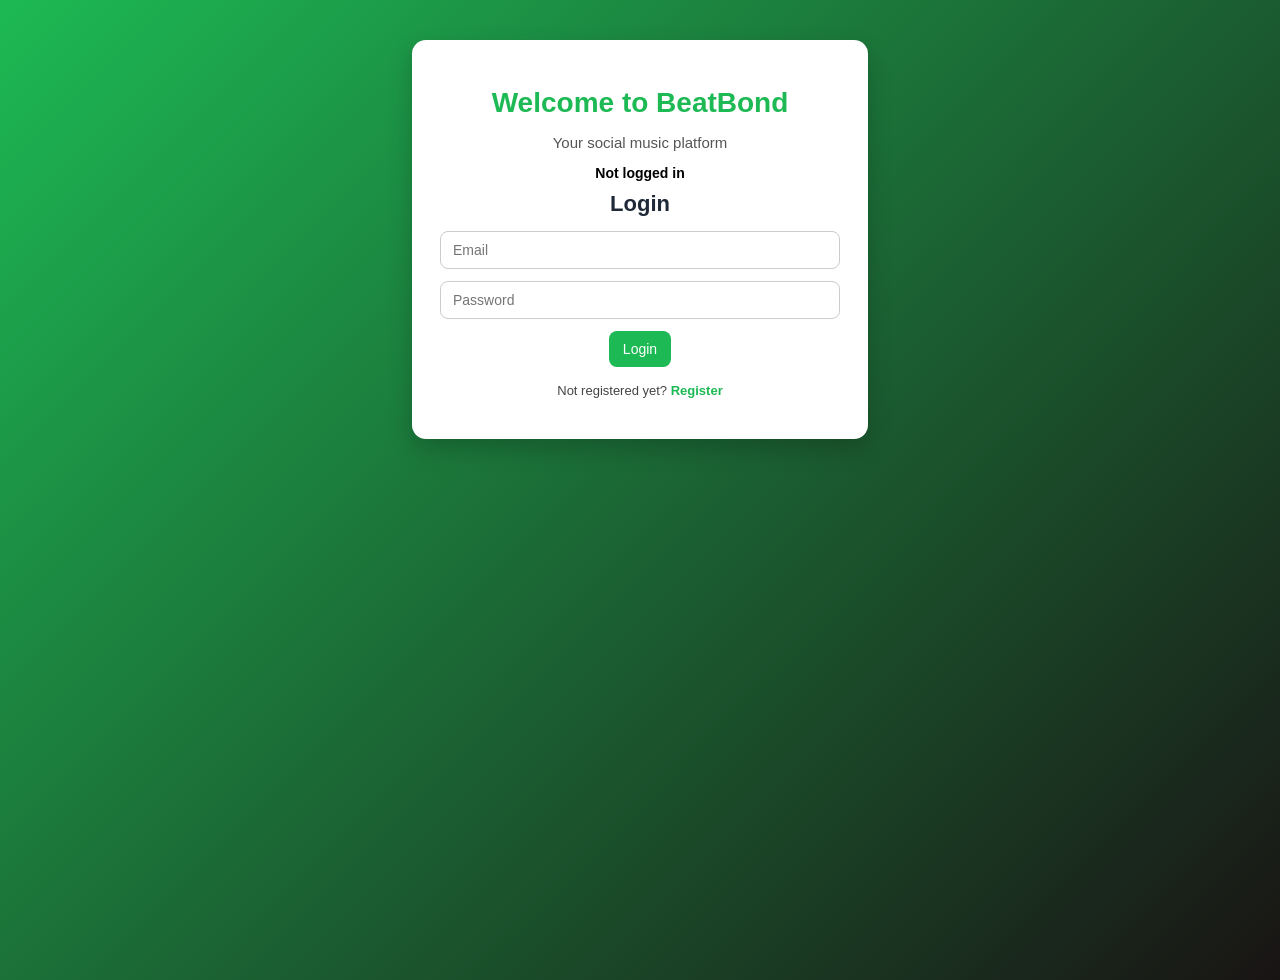
==== client/app.html @ 520ce1fa "remove node_modules and add gitignore" ====
<!doctype html>
<html lang="en">
  <head>
    <meta charset="UTF-8" />
    <meta name="viewport" content="width=device-width, initial-scale=1.0" />
    <title>BeatBond - App</title>
    <link rel="stylesheet" href="styles.css" />
  </head>
  <body class="app-page">
    <div class="app-shell">
      <header class="topbar">
        <div>
          <h1 class="logo">BeatBond</h1>
          <p class="topbar-subtitle">Your social music platform</p>
        </div>

        <div class="topbar-right">
          <p id="status" class="status-text">Checking login...</p>
          <button class="logout-btn" onclick="logout()">Logout</button>
        </div>
      </header>

      <main class="dashboard-grid">
        <section class="card">
          <h2>Create Playlist</h2>

          <input type="text" id="playlistTitle" placeholder="Playlist title" />
          <input
            type="text"
            id="playlistDescription"
            placeholder="Playlist description"
          />

          <label class="checkbox-row">
            <input type="checkbox" id="playlistIsPublic" checked />
            <span>Public playlist</span>
          </label>

          <button onclick="createPlaylist()">Create Playlist</button>
        </section>

        <section class="card">
          <div class="section-header">
            <h2>My Social Data</h2>
            <button onclick="loadSocialData()">Load My Social Data</button>
          </div>

          <div class="two-columns">
            <div>
              <h3>Following</h3>
              <ul id="followingList" class="data-list"></ul>
            </div>

            <div>
              <h3>Followers</h3>
              <ul id="followersList" class="data-list"></ul>
            </div>
          </div>
        </section>

        <section class="card">
          <div class="section-header">
            <h2>My Playlists</h2>
            <button onclick="getMyPlaylists()">Load My Playlists</button>
          </div>

          <ul id="playlistList" class="playlist-list"></ul>
        </section>

        <section class="card">
          <div class="section-header">
            <h2>Discover Public Playlists</h2>
            <button onclick="loadDiscover()">Load Discover</button>
          </div>

          <ul id="discoverList" class="playlist-list"></ul>
        </section>
      </main>
    </div>

    <script>
      let currentUserId = null;

      const token = localStorage.getItem("token");

      if (!token) {
        window.location.href = "index.html";
      }

      const updateStatus = () => {
        const token = localStorage.getItem("token");

        if (token) {
          document.getElementById("status").innerText = "You are logged in";
        } else {
          document.getElementById("status").innerText = "Not logged in";
        }
      };

      updateStatus();

      const logout = () => {
        localStorage.removeItem("token");
        currentUserId = null;
        window.location.href = "index.html";
      };

      const createPlaylist = async () => {
        const token = localStorage.getItem("token");

        if (!token) {
          alert("Please login first");
          return;
        }

        const title = document.getElementById("playlistTitle").value;
        const description = document.getElementById(
          "playlistDescription",
        ).value;
        const isPublic = document.getElementById("playlistIsPublic").checked;

        const res = await fetch("http://localhost:5000/api/playlists", {
          method: "POST",
          headers: {
            "Content-Type": "application/json",
            Authorization: token,
          },
          body: JSON.stringify({
            title,
            description,
            isPublic,
          }),
        });

        await res.json();
        getMyPlaylists();
      };

      const getMyPlaylists = async () => {
        const token = localStorage.getItem("token");

        const res = await fetch("http://localhost:5000/api/playlists/my", {
          method: "GET",
          headers: {
            Authorization: token,
          },
        });

        const data = await res.json();

        const list = document.getElementById("playlistList");
        list.innerHTML = "";

        data.playlists.forEach((playlist) => {
          const li = document.createElement("li");
          li.className = "playlist-card-item";

          const title = document.createElement("strong");
          title.className = "playlist-title";
          title.innerText = `${playlist.title} ${
            playlist.isPublic ? "(Public)" : "(Private)"
          }`;
          li.appendChild(title);

          if (playlist.description) {
            const desc = document.createElement("div");
            desc.className = "playlist-description";
            desc.innerText = playlist.description;
            li.appendChild(desc);
          }

          const actions = document.createElement("div");
          actions.className = "action-row";

          const addSongBtn = document.createElement("button");
          addSongBtn.innerText = "Add Song";

          addSongBtn.onclick = () => {
            const song = prompt("Enter song name:");

            if (!song) return;

            addSongToPlaylist(playlist._id, song);
          };

          actions.appendChild(addSongBtn);

          const deletePlaylistBtn = document.createElement("button");
          deletePlaylistBtn.innerText = "Delete Playlist";

          deletePlaylistBtn.onclick = () => {
            deletePlaylist(playlist._id);
          };

          actions.appendChild(deletePlaylistBtn);
          li.appendChild(actions);

          const songsTitle = document.createElement("div");
          songsTitle.className = "songs-title";
          songsTitle.innerText = "Songs";
          li.appendChild(songsTitle);

          if (playlist.songs.length === 0) {
            const noSongs = document.createElement("div");
            noSongs.className = "empty-text";
            noSongs.innerText = "No songs yet";
            li.appendChild(noSongs);
          } else {
            playlist.songs.forEach((song) => {
              const songItem = document.createElement("div");
              songItem.className = "song-row";

              const songName = document.createElement("span");
              songName.innerText = song;
              songItem.appendChild(songName);

              const deleteSongBtn = document.createElement("button");
              deleteSongBtn.innerText = "Delete Song";

              deleteSongBtn.onclick = () => {
                removeSongFromPlaylist(playlist._id, song);
              };

              songItem.appendChild(deleteSongBtn);
              li.appendChild(songItem);
            });
          }

          list.appendChild(li);
        });
      };

      const addSongToPlaylist = async (playlistId, song) => {
        const token = localStorage.getItem("token");

        const res = await fetch(
          `http://localhost:5000/api/playlists/${playlistId}/songs`,
          {
            method: "POST",
            headers: {
              "Content-Type": "application/json",
              Authorization: token,
            },
            body: JSON.stringify({
              song,
            }),
          },
        );

        await res.json();
        getMyPlaylists();
      };

      const removeSongFromPlaylist = async (playlistId, song) => {
        const token = localStorage.getItem("token");

        const res = await fetch(
          `http://localhost:5000/api/playlists/${playlistId}/songs`,
          {
            method: "DELETE",
            headers: {
              "Content-Type": "application/json",
              Authorization: token,
            },
            body: JSON.stringify({
              song,
            }),
          },
        );

        await res.json();
        getMyPlaylists();
      };

      const deletePlaylist = async (playlistId) => {
        const token = localStorage.getItem("token");

        const res = await fetch(
          `http://localhost:5000/api/playlists/${playlistId}`,
          {
            method: "DELETE",
            headers: {
              Authorization: token,
            },
          },
        );

        await res.json();
        getMyPlaylists();
      };

      const loadSocialData = async () => {
        const token = localStorage.getItem("token");

        const res = await fetch("http://localhost:5000/api/auth/me/social", {
          method: "GET",
          headers: {
            Authorization: token,
          },
        });

        const data = await res.json();

        currentUserId = data.userId;

        const followingList = document.getElementById("followingList");
        const followersList = document.getElementById("followersList");

        followingList.innerHTML = "";
        followersList.innerHTML = "";

        data.following.forEach((user) => {
          const li = document.createElement("li");
          li.innerText = `${user.username} (${user.email})`;
          followingList.appendChild(li);
        });

        data.followers.forEach((user) => {
          const li = document.createElement("li");
          li.innerText = `${user.username} (${user.email})`;
          followersList.appendChild(li);
        });
      };

      const followUser = async (userId) => {
        const token = localStorage.getItem("token");

        const res = await fetch(
          `http://localhost:5000/api/auth/follow/${userId}`,
          {
            method: "POST",
            headers: {
              Authorization: token,
            },
          },
        );

        await res.json();
        loadSocialData();
        loadDiscover();
      };

      const loadDiscover = async () => {
        const res = await fetch("http://localhost:5000/api/playlists/discover");
        const data = await res.json();

        const list = document.getElementById("discoverList");
        list.innerHTML = "";

        data.playlists.forEach((playlist) => {
          const li = document.createElement("li");
          li.className = "playlist-card-item";

          const title = document.createElement("strong");
          title.className = "playlist-title";
          title.innerText = playlist.title;
          li.appendChild(title);

          const owner = document.createElement("div");
          owner.className = "playlist-owner";
          owner.innerText = `By: ${playlist.user.username}`;
          li.appendChild(owner);

          if (playlist.description) {
            const desc = document.createElement("div");
            desc.className = "playlist-description";
            desc.innerText = playlist.description;
            li.appendChild(desc);
          }

          const songsTitle = document.createElement("div");
          songsTitle.className = "songs-title";
          songsTitle.innerText = "Songs";
          li.appendChild(songsTitle);

          if (playlist.songs.length === 0) {
            const noSongs = document.createElement("div");
            noSongs.className = "empty-text";
            noSongs.innerText = "No songs yet";
            li.appendChild(noSongs);
          } else {
            playlist.songs.forEach((song) => {
              const songItem = document.createElement("div");
              songItem.className = "song-row";
              songItem.innerText = song;
              li.appendChild(songItem);
            });
          }

          if (currentUserId && playlist.user._id !== currentUserId) {
            const followBtn = document.createElement("button");
            followBtn.innerText = `Follow ${playlist.user.username}`;
            followBtn.onclick = () => {
              followUser(playlist.user._id);
            };
            followBtn.className = "follow-btn";
            li.appendChild(followBtn);
          }

          list.appendChild(li);
        });
      };
    </script>
  </body>
</html>
---- client/styles.css ----
body {
  font-family: Arial, sans-serif;
  background: linear-gradient(135deg, #1db954, #191414);
  margin: 0;
  min-height: 100vh;
  display: flex;
  justify-content: center;
  align-items: flex-start;
  padding: 40px 20px;
  overflow-y: auto;
}

.container {
  background: white;
  padding: 28px;
  border-radius: 14px;
  width: 100%;
  max-width: 400px;
  box-shadow: 0 10px 25px rgba(0, 0, 0, 0.2);
  text-align: center;
}

h1 {
  color: #1db954;
  margin-bottom: 8px;
  font-size: 28px;
}

.subtitle {
  color: #555;
  margin-bottom: 14px;
  font-size: 15px;
}

h2 {
  margin-top: 0;
  margin-bottom: 14px;
  color: #1f2937;
  font-size: 22px;
}

h3 {
  margin-top: 0;
  margin-bottom: 10px;
  color: #1f2937;
  font-size: 16px;
}

input {
  padding: 10px 12px;
  width: 100%;
  border-radius: 8px;
  border: 1px solid #ccc;
  margin-bottom: 12px;
  font-size: 14px;
  box-sizing: border-box;
}

button {
  padding: 10px 14px;
  border: none;
  background: #1db954;
  color: white;
  border-radius: 8px;
  cursor: pointer;
  font-size: 14px;
  font-weight: 500;
}

button:hover {
  background: #169943;
}

#status {
  font-weight: bold;
  margin-bottom: 10px;
  font-size: 14px;
}

.switch-text {
  margin-top: 16px;
  color: #444;
  font-size: 13px;
}

.switch-link {
  color: #1db954;
  font-weight: bold;
  cursor: pointer;
}

.switch-link:hover {
  text-decoration: underline;
}

.hidden {
  display: none;
}

.app-page {
  display: block;
  padding: 0;
  background: linear-gradient(135deg, #1db954, #191414);
}

.app-shell {
  width: 100%;
  max-width: 1180px;
  margin: 0 auto;
  padding: 24px 18px 32px;
  box-sizing: border-box;
}

.topbar {
  background: rgba(255, 255, 255, 0.96);
  border-radius: 16px;
  padding: 18px 22px;
  display: flex;
  justify-content: space-between;
  align-items: center;
  gap: 16px;
  margin-bottom: 18px;
  box-shadow: 0 8px 22px rgba(0, 0, 0, 0.14);
}

.logo {
  margin: 0;
  color: #1db954;
  font-size: 28px;
}

.topbar-subtitle {
  margin: 4px 0 0;
  color: #4b5563;
  font-size: 14px;
}

.topbar-right {
  display: flex;
  align-items: center;
  gap: 10px;
  flex-wrap: wrap;
}

.status-text {
  margin: 0;
  color: #111827;
  font-size: 14px;
}

.logout-btn {
  width: auto;
  min-width: 90px;
}

.dashboard-grid {
  display: grid;
  grid-template-columns: repeat(2, minmax(0, 1fr));
  gap: 18px;
}

.card {
  background: rgba(255, 255, 255, 0.97);
  border-radius: 16px;
  padding: 18px;
  box-shadow: 0 8px 22px rgba(0, 0, 0, 0.12);
}

.section-header {
  display: flex;
  justify-content: space-between;
  align-items: center;
  gap: 10px;
  margin-bottom: 14px;
  flex-wrap: wrap;
}

.checkbox-row {
  display: flex;
  align-items: center;
  gap: 8px;
  margin-bottom: 14px;
  color: #111827;
  font-size: 14px;
}

.checkbox-row input {
  width: auto;
  margin: 0;
}

.two-columns {
  display: grid;
  grid-template-columns: 1fr 1fr;
  gap: 14px;
}

.data-list,
.playlist-list {
  list-style: none;
  padding: 0;
  margin: 0;
}

.data-list li,
.playlist-list li {
  background: #f9fafb;
  border: 1px solid #e5e7eb;
  border-radius: 10px;
  padding: 10px 12px;
  margin-bottom: 10px;
  color: #111827;
  font-size: 13px;
  line-height: 1.4;
}

.playlist-card-item {
  padding: 12px;
}

.playlist-title {
  display: block;
  font-size: 15px;
  color: #111827;
  margin-bottom: 6px;
}

.playlist-owner {
  color: #374151;
  margin-bottom: 6px;
  font-size: 13px;
}

.playlist-description {
  color: #4b5563;
  margin-bottom: 10px;
  font-size: 13px;
  line-height: 1.4;
}

.action-row {
  display: flex;
  gap: 8px;
  flex-wrap: wrap;
  margin-bottom: 10px;
}

.action-row button,
.follow-btn {
  width: auto;
  font-size: 13px;
  padding: 8px 12px;
}

.songs-title {
  font-weight: bold;
  color: #111827;
  margin-bottom: 8px;
  font-size: 13px;
}

.song-row {
  display: flex;
  justify-content: space-between;
  align-items: center;
  gap: 10px;
  background: #ffffff;
  border: 1px solid #e5e7eb;
  border-radius: 8px;
  padding: 8px 10px;
  margin-bottom: 8px;
  color: #111827;
  font-size: 13px;
  line-height: 1.3;
}

.song-row button {
  width: auto;
  flex-shrink: 0;
  font-size: 12px;
  padding: 7px 10px;
}

.empty-text {
  color: #6b7280;
  font-size: 13px;
}

@media (max-width: 900px) {
  .dashboard-grid {
    grid-template-columns: 1fr;
  }

  .two-columns {
    grid-template-columns: 1fr;
  }

  .topbar {
    flex-direction: column;
    align-items: flex-start;
  }

  .topbar-right {
    width: 100%;
    justify-content: space-between;
  }
}

@media (max-width: 520px) {
  .app-shell {
    padding: 16px 12px 24px;
  }

  .topbar,
  .card {
    padding: 14px;
  }

  .logo {
    font-size: 24px;
  }

  h2 {
    font-size: 20px;
  }

  .section-header {
    flex-direction: column;
    align-items: stretch;
  }

  .section-header button,
  .logout-btn,
  .follow-btn,
  .action-row button,
  .song-row button {
    width: 100%;
  }

  .song-row {
    flex-direction: column;
    align-items: stretch;
  }
}
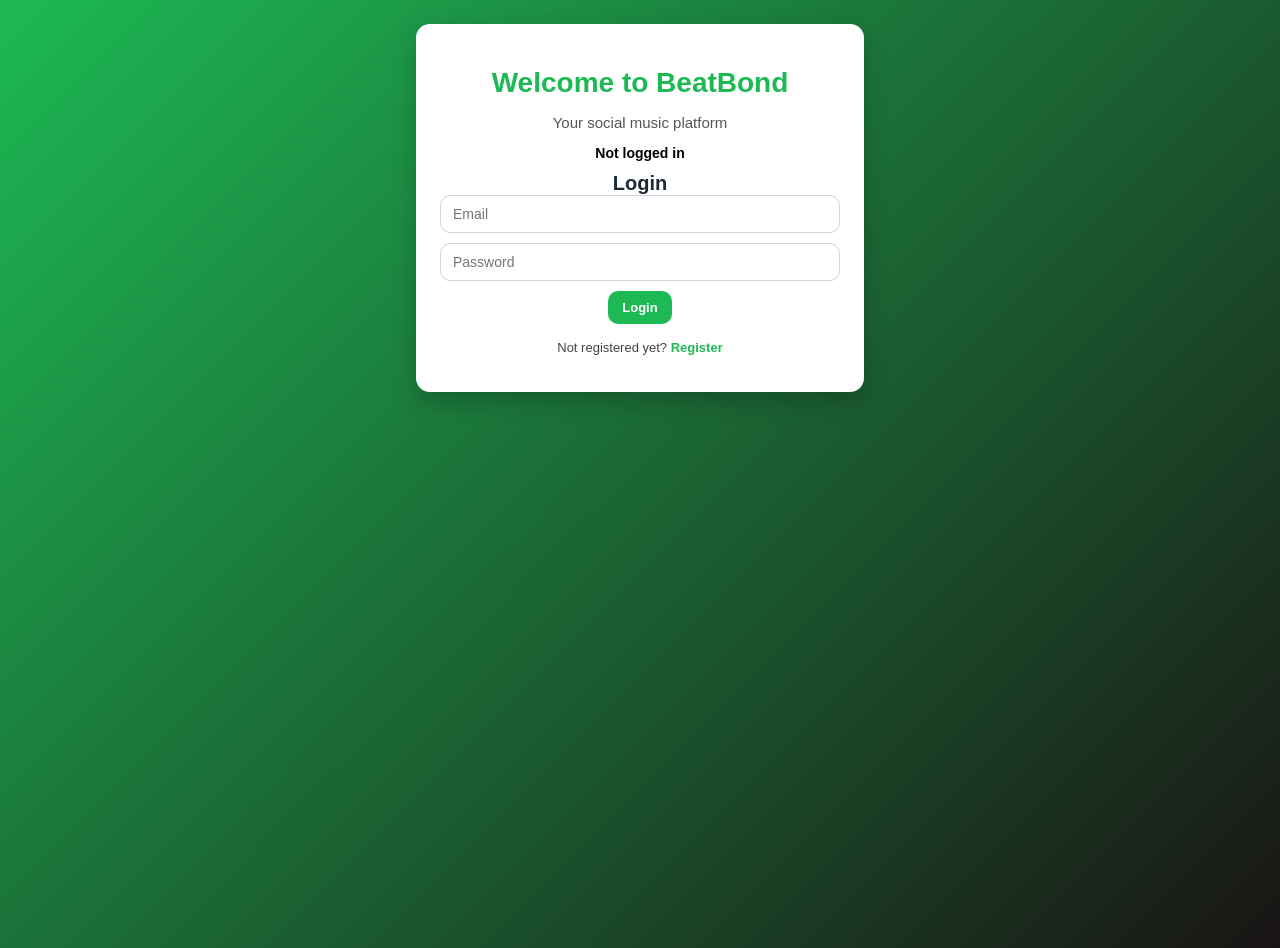
==== commit f5f4ab6c: "auto login after register" ====
--- a/client/app.html
+++ b/client/app.html
@@ -20,9 +20,13 @@
         </div>
       </header>
 
+      <div id="appMessage" class="app-message hidden"></div>
+
       <main class="dashboard-grid">
-        <section class="card">
-          <h2>Create Playlist</h2>
+        <section class="card compact-card">
+          <div class="section-header">
+            <h2>Create Playlist</h2>
+          </div>
 
           <input type="text" id="playlistTitle" placeholder="Playlist title" />
           <input
@@ -39,10 +43,10 @@
           <button onclick="createPlaylist()">Create Playlist</button>
         </section>
 
-        <section class="card">
+        <section class="card compact-card">
           <div class="section-header">
             <h2>My Social Data</h2>
-            <button onclick="loadSocialData()">Load My Social Data</button>
+            <button onclick="loadSocialData()">Refresh</button>
           </div>
 
           <div class="two-columns">
@@ -58,19 +62,19 @@
           </div>
         </section>
 
-        <section class="card">
+        <section class="card scroll-card">
           <div class="section-header">
             <h2>My Playlists</h2>
-            <button onclick="getMyPlaylists()">Load My Playlists</button>
+            <button onclick="getMyPlaylists()">Refresh</button>
           </div>
 
           <ul id="playlistList" class="playlist-list"></ul>
         </section>
 
-        <section class="card">
+        <section class="card scroll-card">
           <div class="section-header">
             <h2>Discover Public Playlists</h2>
-            <button onclick="loadDiscover()">Load Discover</button>
+            <button onclick="loadDiscover()">Refresh</button>
           </div>
 
           <ul id="discoverList" class="playlist-list"></ul>
@@ -79,13 +83,29 @@
     </div>
 
     <script>
+      const API_BASE_URL = "https://beatbond-81f5.onrender.com";
+
       let currentUserId = null;
+      let followingUserIds = new Set();
+      let openSongFormPlaylistId = null;
 
       const token = localStorage.getItem("token");
 
       if (!token) {
         window.location.href = "index.html";
       }
+
+      const appMessage = document.getElementById("appMessage");
+
+      const showAppMessage = (message, type = "success") => {
+        appMessage.textContent = message;
+        appMessage.className = `app-message ${type}`;
+      };
+
+      const clearAppMessage = () => {
+        appMessage.textContent = "";
+        appMessage.className = "app-message hidden";
+      };
 
       const updateStatus = () => {
         const token = localStorage.getItem("token");
@@ -102,304 +122,483 @@
       const logout = () => {
         localStorage.removeItem("token");
         currentUserId = null;
+        followingUserIds = new Set();
         window.location.href = "index.html";
       };
 
       const createPlaylist = async () => {
+        clearAppMessage();
+
         const token = localStorage.getItem("token");
 
         if (!token) {
-          alert("Please login first");
+          showAppMessage("Please login first", "error");
           return;
         }
 
-        const title = document.getElementById("playlistTitle").value;
-        const description = document.getElementById(
-          "playlistDescription",
-        ).value;
+        const title = document.getElementById("playlistTitle").value.trim();
+        const description = document
+          .getElementById("playlistDescription")
+          .value.trim();
         const isPublic = document.getElementById("playlistIsPublic").checked;
 
-        const res = await fetch("http://localhost:5000/api/playlists", {
-          method: "POST",
-          headers: {
-            "Content-Type": "application/json",
-            Authorization: token,
-          },
-          body: JSON.stringify({
-            title,
-            description,
-            isPublic,
-          }),
-        });
-
-        await res.json();
-        getMyPlaylists();
-      };
-
-      const getMyPlaylists = async () => {
-        const token = localStorage.getItem("token");
-
-        const res = await fetch("http://localhost:5000/api/playlists/my", {
-          method: "GET",
-          headers: {
-            Authorization: token,
-          },
-        });
-
-        const data = await res.json();
-
-        const list = document.getElementById("playlistList");
-        list.innerHTML = "";
-
-        data.playlists.forEach((playlist) => {
-          const li = document.createElement("li");
-          li.className = "playlist-card-item";
-
-          const title = document.createElement("strong");
-          title.className = "playlist-title";
-          title.innerText = `${playlist.title} ${
-            playlist.isPublic ? "(Public)" : "(Private)"
-          }`;
-          li.appendChild(title);
-
-          if (playlist.description) {
-            const desc = document.createElement("div");
-            desc.className = "playlist-description";
-            desc.innerText = playlist.description;
-            li.appendChild(desc);
-          }
-
-          const actions = document.createElement("div");
-          actions.className = "action-row";
-
-          const addSongBtn = document.createElement("button");
-          addSongBtn.innerText = "Add Song";
-
-          addSongBtn.onclick = () => {
-            const song = prompt("Enter song name:");
-
-            if (!song) return;
-
-            addSongToPlaylist(playlist._id, song);
-          };
-
-          actions.appendChild(addSongBtn);
-
-          const deletePlaylistBtn = document.createElement("button");
-          deletePlaylistBtn.innerText = "Delete Playlist";
-
-          deletePlaylistBtn.onclick = () => {
-            deletePlaylist(playlist._id);
-          };
-
-          actions.appendChild(deletePlaylistBtn);
-          li.appendChild(actions);
-
-          const songsTitle = document.createElement("div");
-          songsTitle.className = "songs-title";
-          songsTitle.innerText = "Songs";
-          li.appendChild(songsTitle);
-
-          if (playlist.songs.length === 0) {
-            const noSongs = document.createElement("div");
-            noSongs.className = "empty-text";
-            noSongs.innerText = "No songs yet";
-            li.appendChild(noSongs);
-          } else {
-            playlist.songs.forEach((song) => {
-              const songItem = document.createElement("div");
-              songItem.className = "song-row";
-
-              const songName = document.createElement("span");
-              songName.innerText = song;
-              songItem.appendChild(songName);
-
-              const deleteSongBtn = document.createElement("button");
-              deleteSongBtn.innerText = "Delete Song";
-
-              deleteSongBtn.onclick = () => {
-                removeSongFromPlaylist(playlist._id, song);
-              };
-
-              songItem.appendChild(deleteSongBtn);
-              li.appendChild(songItem);
-            });
-          }
-
-          list.appendChild(li);
-        });
-      };
-
-      const addSongToPlaylist = async (playlistId, song) => {
-        const token = localStorage.getItem("token");
-
-        const res = await fetch(
-          `http://localhost:5000/api/playlists/${playlistId}/songs`,
-          {
+        if (!title) {
+          showAppMessage("Please enter a playlist title", "error");
+          return;
+        }
+
+        try {
+          const res = await fetch(`${API_BASE_URL}/api/playlists`, {
             method: "POST",
             headers: {
               "Content-Type": "application/json",
               Authorization: token,
             },
             body: JSON.stringify({
-              song,
+              title,
+              description,
+              isPublic,
             }),
-          },
-        );
-
-        await res.json();
+          });
+
+          const data = await res.json();
+
+          if (!res.ok) {
+            showAppMessage(
+              data.message || "Could not create playlist",
+              "error",
+            );
+            return;
+          }
+
+          document.getElementById("playlistTitle").value = "";
+          document.getElementById("playlistDescription").value = "";
+          document.getElementById("playlistIsPublic").checked = true;
+
+          showAppMessage("Playlist created successfully", "success");
+          getMyPlaylists();
+        } catch (error) {
+          showAppMessage("Server error. Please try again later.", "error");
+        }
+      };
+
+      const toggleSongForm = (playlistId) => {
+        if (openSongFormPlaylistId === playlistId) {
+          openSongFormPlaylistId = null;
+        } else {
+          openSongFormPlaylistId = playlistId;
+        }
+
         getMyPlaylists();
       };
 
-      const removeSongFromPlaylist = async (playlistId, song) => {
-        const token = localStorage.getItem("token");
-
-        const res = await fetch(
-          `http://localhost:5000/api/playlists/${playlistId}/songs`,
-          {
-            method: "DELETE",
-            headers: {
-              "Content-Type": "application/json",
-              Authorization: token,
-            },
-            body: JSON.stringify({
-              song,
-            }),
-          },
-        );
-
-        await res.json();
-        getMyPlaylists();
-      };
-
-      const deletePlaylist = async (playlistId) => {
-        const token = localStorage.getItem("token");
-
-        const res = await fetch(
-          `http://localhost:5000/api/playlists/${playlistId}`,
-          {
-            method: "DELETE",
+      const getMyPlaylists = async () => {
+        clearAppMessage();
+
+        const token = localStorage.getItem("token");
+
+        try {
+          const res = await fetch(`${API_BASE_URL}/api/playlists/my`, {
+            method: "GET",
             headers: {
               Authorization: token,
             },
-          },
-        );
-
-        await res.json();
-        getMyPlaylists();
+          });
+
+          const data = await res.json();
+
+          const list = document.getElementById("playlistList");
+          list.innerHTML = "";
+
+          if (!data.playlists || data.playlists.length === 0) {
+            const li = document.createElement("li");
+            li.className = "playlist-card-item";
+            li.innerHTML = '<div class="empty-text">No playlists yet</div>';
+            list.appendChild(li);
+            return;
+          }
+
+          data.playlists.forEach((playlist) => {
+            const li = document.createElement("li");
+            li.className = "playlist-card-item";
+
+            const title = document.createElement("strong");
+            title.className = "playlist-title";
+            title.innerText = `${playlist.title} ${
+              playlist.isPublic ? "(Public)" : "(Private)"
+            }`;
+            li.appendChild(title);
+
+            if (playlist.description) {
+              const desc = document.createElement("div");
+              desc.className = "playlist-description";
+              desc.innerText = playlist.description;
+              li.appendChild(desc);
+            }
+
+            const actions = document.createElement("div");
+            actions.className = "action-row";
+
+            const addSongBtn = document.createElement("button");
+            addSongBtn.innerText =
+              openSongFormPlaylistId === playlist._id ? "Cancel" : "Add Song";
+
+            addSongBtn.onclick = () => {
+              toggleSongForm(playlist._id);
+            };
+
+            actions.appendChild(addSongBtn);
+
+            const deletePlaylistBtn = document.createElement("button");
+            deletePlaylistBtn.innerText = "Delete Playlist";
+
+            deletePlaylistBtn.onclick = () => {
+              deletePlaylist(playlist._id);
+            };
+
+            actions.appendChild(deletePlaylistBtn);
+            li.appendChild(actions);
+
+            if (openSongFormPlaylistId === playlist._id) {
+              const addSongPanel = document.createElement("div");
+              addSongPanel.className = "inline-song-form";
+
+              const songInput = document.createElement("input");
+              songInput.type = "text";
+              songInput.placeholder = "Enter song name";
+              songInput.id = `song-input-${playlist._id}`;
+
+              const saveSongBtn = document.createElement("button");
+              saveSongBtn.innerText = "Save Song";
+              saveSongBtn.onclick = () => {
+                const songValue = document
+                  .getElementById(`song-input-${playlist._id}`)
+                  .value.trim();
+                addSongToPlaylist(playlist._id, songValue);
+              };
+
+              addSongPanel.appendChild(songInput);
+              addSongPanel.appendChild(saveSongBtn);
+              li.appendChild(addSongPanel);
+            }
+
+            const songsTitle = document.createElement("div");
+            songsTitle.className = "songs-title";
+            songsTitle.innerText = "Songs";
+            li.appendChild(songsTitle);
+
+            if (playlist.songs.length === 0) {
+              const noSongs = document.createElement("div");
+              noSongs.className = "empty-text";
+              noSongs.innerText = "No songs yet";
+              li.appendChild(noSongs);
+            } else {
+              playlist.songs.forEach((song) => {
+                const songItem = document.createElement("div");
+                songItem.className = "song-row";
+
+                const songName = document.createElement("span");
+                songName.innerText = song;
+                songItem.appendChild(songName);
+
+                const deleteSongBtn = document.createElement("button");
+                deleteSongBtn.innerText = "Delete";
+
+                deleteSongBtn.onclick = () => {
+                  removeSongFromPlaylist(playlist._id, song);
+                };
+
+                songItem.appendChild(deleteSongBtn);
+                li.appendChild(songItem);
+              });
+            }
+
+            list.appendChild(li);
+          });
+        } catch (error) {
+          showAppMessage("Could not load playlists", "error");
+        }
+      };
+
+      const addSongToPlaylist = async (playlistId, song) => {
+        clearAppMessage();
+
+        const token = localStorage.getItem("token");
+
+        if (!song) {
+          showAppMessage("Please enter a song name", "error");
+          return;
+        }
+
+        try {
+          const res = await fetch(
+            `${API_BASE_URL}/api/playlists/${playlistId}/songs`,
+            {
+              method: "POST",
+              headers: {
+                "Content-Type": "application/json",
+                Authorization: token,
+              },
+              body: JSON.stringify({ song }),
+            },
+          );
+
+          const data = await res.json();
+
+          if (!res.ok) {
+            showAppMessage(data.message || "Could not add song", "error");
+            return;
+          }
+
+          openSongFormPlaylistId = null;
+          showAppMessage("Song added successfully", "success");
+          getMyPlaylists();
+        } catch (error) {
+          showAppMessage("Could not add song", "error");
+        }
+      };
+
+      const removeSongFromPlaylist = async (playlistId, song) => {
+        clearAppMessage();
+
+        const token = localStorage.getItem("token");
+
+        try {
+          const res = await fetch(
+            `${API_BASE_URL}/api/playlists/${playlistId}/songs`,
+            {
+              method: "DELETE",
+              headers: {
+                "Content-Type": "application/json",
+                Authorization: token,
+              },
+              body: JSON.stringify({ song }),
+            },
+          );
+
+          const data = await res.json();
+
+          if (!res.ok) {
+            showAppMessage(data.message || "Could not delete song", "error");
+            return;
+          }
+
+          showAppMessage("Song removed successfully", "success");
+          getMyPlaylists();
+        } catch (error) {
+          showAppMessage("Could not delete song", "error");
+        }
+      };
+
+      const deletePlaylist = async (playlistId) => {
+        clearAppMessage();
+
+        const token = localStorage.getItem("token");
+
+        try {
+          const res = await fetch(
+            `${API_BASE_URL}/api/playlists/${playlistId}`,
+            {
+              method: "DELETE",
+              headers: {
+                Authorization: token,
+              },
+            },
+          );
+
+          const data = await res.json();
+
+          if (!res.ok) {
+            showAppMessage(
+              data.message || "Could not delete playlist",
+              "error",
+            );
+            return;
+          }
+
+          showAppMessage("Playlist deleted successfully", "success");
+          getMyPlaylists();
+        } catch (error) {
+          showAppMessage("Could not delete playlist", "error");
+        }
       };
 
       const loadSocialData = async () => {
         const token = localStorage.getItem("token");
 
-        const res = await fetch("http://localhost:5000/api/auth/me/social", {
-          method: "GET",
-          headers: {
-            Authorization: token,
-          },
-        });
-
-        const data = await res.json();
-
-        currentUserId = data.userId;
-
-        const followingList = document.getElementById("followingList");
-        const followersList = document.getElementById("followersList");
-
-        followingList.innerHTML = "";
-        followersList.innerHTML = "";
-
-        data.following.forEach((user) => {
-          const li = document.createElement("li");
-          li.innerText = `${user.username} (${user.email})`;
-          followingList.appendChild(li);
-        });
-
-        data.followers.forEach((user) => {
-          const li = document.createElement("li");
-          li.innerText = `${user.username} (${user.email})`;
-          followersList.appendChild(li);
-        });
-      };
-
-      const followUser = async (userId) => {
-        const token = localStorage.getItem("token");
-
-        const res = await fetch(
-          `http://localhost:5000/api/auth/follow/${userId}`,
-          {
+        try {
+          const res = await fetch(`${API_BASE_URL}/api/auth/me/social`, {
+            method: "GET",
+            headers: {
+              Authorization: token,
+            },
+          });
+
+          const data = await res.json();
+
+          currentUserId = data.userId;
+          followingUserIds = new Set(data.following.map((user) => user._id));
+
+          const followingList = document.getElementById("followingList");
+          const followersList = document.getElementById("followersList");
+
+          followingList.innerHTML = "";
+          followersList.innerHTML = "";
+
+          if (data.following.length === 0) {
+            const li = document.createElement("li");
+            li.innerText = "You are not following anyone yet";
+            followingList.appendChild(li);
+          } else {
+            data.following.forEach((user) => {
+              const li = document.createElement("li");
+              li.innerText = `${user.username} (${user.email})`;
+              followingList.appendChild(li);
+            });
+          }
+
+          if (data.followers.length === 0) {
+            const li = document.createElement("li");
+            li.innerText = "No followers yet";
+            followersList.appendChild(li);
+          } else {
+            data.followers.forEach((user) => {
+              const li = document.createElement("li");
+              li.innerText = `${user.username} (${user.email})`;
+              followersList.appendChild(li);
+            });
+          }
+        } catch (error) {
+          showAppMessage("Could not load social data", "error");
+        }
+      };
+
+      const followUser = async (userId, username) => {
+        clearAppMessage();
+
+        const token = localStorage.getItem("token");
+
+        try {
+          const res = await fetch(`${API_BASE_URL}/api/auth/follow/${userId}`, {
             method: "POST",
             headers: {
               Authorization: token,
             },
-          },
-        );
-
-        await res.json();
-        loadSocialData();
-        loadDiscover();
+          });
+
+          const data = await res.json();
+
+          if (!res.ok) {
+            showAppMessage(
+              data.message || `Could not follow ${username}`,
+              "error",
+            );
+            return;
+          }
+
+          followingUserIds.add(userId);
+          showAppMessage(`You are now following ${username}`, "success");
+
+          await loadSocialData();
+          await loadDiscover();
+        } catch (error) {
+          showAppMessage("Could not follow user", "error");
+        }
       };
 
       const loadDiscover = async () => {
-        const res = await fetch("http://localhost:5000/api/playlists/discover");
-        const data = await res.json();
-
-        const list = document.getElementById("discoverList");
-        list.innerHTML = "";
-
-        data.playlists.forEach((playlist) => {
-          const li = document.createElement("li");
-          li.className = "playlist-card-item";
-
-          const title = document.createElement("strong");
-          title.className = "playlist-title";
-          title.innerText = playlist.title;
-          li.appendChild(title);
-
-          const owner = document.createElement("div");
-          owner.className = "playlist-owner";
-          owner.innerText = `By: ${playlist.user.username}`;
-          li.appendChild(owner);
-
-          if (playlist.description) {
-            const desc = document.createElement("div");
-            desc.className = "playlist-description";
-            desc.innerText = playlist.description;
-            li.appendChild(desc);
-          }
-
-          const songsTitle = document.createElement("div");
-          songsTitle.className = "songs-title";
-          songsTitle.innerText = "Songs";
-          li.appendChild(songsTitle);
-
-          if (playlist.songs.length === 0) {
-            const noSongs = document.createElement("div");
-            noSongs.className = "empty-text";
-            noSongs.innerText = "No songs yet";
-            li.appendChild(noSongs);
-          } else {
-            playlist.songs.forEach((song) => {
-              const songItem = document.createElement("div");
-              songItem.className = "song-row";
-              songItem.innerText = song;
-              li.appendChild(songItem);
-            });
-          }
-
-          if (currentUserId && playlist.user._id !== currentUserId) {
-            const followBtn = document.createElement("button");
-            followBtn.innerText = `Follow ${playlist.user.username}`;
-            followBtn.onclick = () => {
-              followUser(playlist.user._id);
-            };
-            followBtn.className = "follow-btn";
-            li.appendChild(followBtn);
-          }
-
-          list.appendChild(li);
-        });
-      };
+        try {
+          if (!currentUserId) {
+            await loadSocialData();
+          }
+
+          const res = await fetch(`${API_BASE_URL}/api/playlists/discover`);
+          const data = await res.json();
+
+          const list = document.getElementById("discoverList");
+          list.innerHTML = "";
+
+          if (!data.playlists || data.playlists.length === 0) {
+            const li = document.createElement("li");
+            li.className = "playlist-card-item";
+            li.innerHTML =
+              '<div class="empty-text">No public playlists found</div>';
+            list.appendChild(li);
+            return;
+          }
+
+          data.playlists.forEach((playlist) => {
+            const li = document.createElement("li");
+            li.className = "playlist-card-item";
+
+            const title = document.createElement("strong");
+            title.className = "playlist-title";
+            title.innerText = playlist.title;
+            li.appendChild(title);
+
+            const owner = document.createElement("div");
+            owner.className = "playlist-owner";
+            owner.innerText = `By: ${playlist.user.username}`;
+            li.appendChild(owner);
+
+            if (playlist.description) {
+              const desc = document.createElement("div");
+              desc.className = "playlist-description";
+              desc.innerText = playlist.description;
+              li.appendChild(desc);
+            }
+
+            const songsTitle = document.createElement("div");
+            songsTitle.className = "songs-title";
+            songsTitle.innerText = "Songs";
+            li.appendChild(songsTitle);
+
+            if (playlist.songs.length === 0) {
+              const noSongs = document.createElement("div");
+              noSongs.className = "empty-text";
+              noSongs.innerText = "No songs yet";
+              li.appendChild(noSongs);
+            } else {
+              playlist.songs.forEach((song) => {
+                const songItem = document.createElement("div");
+                songItem.className = "song-row";
+
+                const songName = document.createElement("span");
+                songName.innerText = song;
+                songItem.appendChild(songName);
+
+                li.appendChild(songItem);
+              });
+            }
+
+            if (currentUserId && playlist.user._id !== currentUserId) {
+              const followBtn = document.createElement("button");
+              followBtn.className = "follow-btn";
+
+              if (followingUserIds.has(playlist.user._id)) {
+                followBtn.innerText = "Following";
+                followBtn.disabled = true;
+                followBtn.classList.add("following");
+              } else {
+                followBtn.innerText = `Follow ${playlist.user.username}`;
+                followBtn.onclick = () => {
+                  followUser(playlist.user._id, playlist.user.username);
+                };
+              }
+
+              li.appendChild(followBtn);
+            }
+
+            list.appendChild(li);
+          });
+        } catch (error) {
+          showAppMessage("Could not load discover playlists", "error");
+        }
+      };
+
+      loadSocialData();
+      getMyPlaylists();
+      loadDiscover();
     </script>
   </body>
 </html>
--- a/client/styles.css
+++ b/client/styles.css
@@ -6,13 +6,13 @@
   display: flex;
   justify-content: center;
   align-items: flex-start;
-  padding: 40px 20px;
+  padding: 24px 16px;
   overflow-y: auto;
 }
 
 .container {
   background: white;
-  padding: 28px;
+  padding: 24px;
   border-radius: 14px;
   width: 100%;
   max-width: 400px;
@@ -33,42 +33,53 @@
 }
 
 h2 {
-  margin-top: 0;
-  margin-bottom: 14px;
+  margin: 0;
   color: #1f2937;
-  font-size: 22px;
+  font-size: 20px;
+  line-height: 1.2;
 }
 
 h3 {
-  margin-top: 0;
-  margin-bottom: 10px;
+  margin: 0 0 8px 0;
   color: #1f2937;
-  font-size: 16px;
+  font-size: 15px;
 }
 
 input {
   padding: 10px 12px;
   width: 100%;
-  border-radius: 8px;
-  border: 1px solid #ccc;
-  margin-bottom: 12px;
+  border-radius: 10px;
+  border: 1px solid #d1d5db;
+  margin-bottom: 10px;
   font-size: 14px;
   box-sizing: border-box;
+  background: #fff;
 }
 
 button {
-  padding: 10px 14px;
+  padding: 9px 14px;
   border: none;
   background: #1db954;
   color: white;
-  border-radius: 8px;
+  border-radius: 10px;
   cursor: pointer;
-  font-size: 14px;
-  font-weight: 500;
+  font-size: 13px;
+  font-weight: 600;
+  transition:
+    background 0.2s ease,
+    transform 0.15s ease,
+    opacity 0.2s ease;
 }
 
 button:hover {
   background: #169943;
+  transform: translateY(-1px);
+}
+
+button:disabled {
+  cursor: not-allowed;
+  opacity: 0.8;
+  transform: none;
 }
 
 #status {
@@ -105,34 +116,34 @@
 
 .app-shell {
   width: 100%;
-  max-width: 1180px;
+  max-width: 1400px;
   margin: 0 auto;
-  padding: 24px 18px 32px;
+  padding: 18px 14px 22px;
   box-sizing: border-box;
 }
 
 .topbar {
   background: rgba(255, 255, 255, 0.96);
-  border-radius: 16px;
-  padding: 18px 22px;
+  border-radius: 18px;
+  padding: 14px 18px;
   display: flex;
   justify-content: space-between;
   align-items: center;
-  gap: 16px;
-  margin-bottom: 18px;
+  gap: 12px;
+  margin-bottom: 14px;
   box-shadow: 0 8px 22px rgba(0, 0, 0, 0.14);
 }
 
 .logo {
   margin: 0;
   color: #1db954;
-  font-size: 28px;
+  font-size: 30px;
 }
 
 .topbar-subtitle {
-  margin: 4px 0 0;
+  margin: 3px 0 0;
   color: #4b5563;
-  font-size: 14px;
+  font-size: 13px;
 }
 
 .topbar-right {
@@ -145,33 +156,73 @@
 .status-text {
   margin: 0;
   color: #111827;
-  font-size: 14px;
+  font-size: 13px;
 }
 
 .logout-btn {
   width: auto;
-  min-width: 90px;
+  min-width: 82px;
+}
+
+.app-message {
+  display: none;
+  margin-bottom: 14px;
+  padding: 10px 14px;
+  border-radius: 12px;
+  font-size: 13px;
+  font-weight: 600;
+}
+
+.app-message.success {
+  display: block;
+  background: #e8f8ec;
+  color: #166534;
+  border: 1px solid #b7e4c7;
+}
+
+.app-message.error {
+  display: block;
+  background: #fdeaea;
+  color: #b42318;
+  border: 1px solid #f5c2c0;
 }
 
 .dashboard-grid {
   display: grid;
-  grid-template-columns: repeat(2, minmax(0, 1fr));
-  gap: 18px;
+  grid-template-columns: 1.1fr 0.9fr;
+  gap: 14px;
+  align-items: start;
 }
 
 .card {
   background: rgba(255, 255, 255, 0.97);
-  border-radius: 16px;
-  padding: 18px;
+  border-radius: 18px;
+  padding: 16px;
   box-shadow: 0 8px 22px rgba(0, 0, 0, 0.12);
 }
 
+.compact-card {
+  min-height: 210px;
+}
+
+.scroll-card {
+  min-height: 420px;
+  max-height: 560px;
+  display: flex;
+  flex-direction: column;
+}
+
+.scroll-card .playlist-list {
+  overflow-y: auto;
+  padding-right: 4px;
+}
+
 .section-header {
   display: flex;
   justify-content: space-between;
   align-items: center;
   gap: 10px;
-  margin-bottom: 14px;
+  margin-bottom: 12px;
   flex-wrap: wrap;
 }
 
@@ -179,7 +230,7 @@
   display: flex;
   align-items: center;
   gap: 8px;
-  margin-bottom: 14px;
+  margin-bottom: 12px;
   color: #111827;
   font-size: 14px;
 }
@@ -192,7 +243,7 @@
 .two-columns {
   display: grid;
   grid-template-columns: 1fr 1fr;
-  gap: 14px;
+  gap: 12px;
 }
 
 .data-list,
@@ -206,7 +257,7 @@
 .playlist-list li {
   background: #f9fafb;
   border: 1px solid #e5e7eb;
-  border-radius: 10px;
+  border-radius: 12px;
   padding: 10px 12px;
   margin-bottom: 10px;
   color: #111827;
@@ -220,9 +271,10 @@
 
 .playlist-title {
   display: block;
-  font-size: 15px;
-  color: #111827;
-  margin-bottom: 6px;
+  font-size: 16px;
+  font-weight: 700;
+  color: #111827;
+  margin-bottom: 5px;
 }
 
 .playlist-owner {
@@ -248,12 +300,36 @@
 .action-row button,
 .follow-btn {
   width: auto;
-  font-size: 13px;
+  font-size: 12px;
   padding: 8px 12px;
 }
 
+.follow-btn.following {
+  background: #d1d5db;
+  color: #374151;
+}
+
+.follow-btn.following:hover {
+  background: #d1d5db;
+}
+
+.inline-song-form {
+  display: flex;
+  gap: 8px;
+  align-items: center;
+  margin-bottom: 12px;
+}
+
+.inline-song-form input {
+  margin-bottom: 0;
+}
+
+.inline-song-form button {
+  white-space: nowrap;
+}
+
 .songs-title {
-  font-weight: bold;
+  font-weight: 700;
   color: #111827;
   margin-bottom: 8px;
   font-size: 13px;
@@ -266,7 +342,7 @@
   gap: 10px;
   background: #ffffff;
   border: 1px solid #e5e7eb;
-  border-radius: 8px;
+  border-radius: 10px;
   padding: 8px 10px;
   margin-bottom: 8px;
   color: #111827;
@@ -278,7 +354,7 @@
   width: auto;
   flex-shrink: 0;
   font-size: 12px;
-  padding: 7px 10px;
+  padding: 6px 10px;
 }
 
 .empty-text {
@@ -286,11 +362,22 @@
   font-size: 13px;
 }
 
-@media (max-width: 900px) {
+@media (max-width: 1100px) {
   .dashboard-grid {
     grid-template-columns: 1fr;
   }
 
+  .scroll-card {
+    min-height: auto;
+    max-height: none;
+  }
+
+  .scroll-card .playlist-list {
+    overflow-y: visible;
+  }
+}
+
+@media (max-width: 700px) {
   .two-columns {
     grid-template-columns: 1fr;
   }
@@ -304,11 +391,20 @@
     width: 100%;
     justify-content: space-between;
   }
+
+  .section-header {
+    flex-direction: column;
+    align-items: stretch;
+  }
 }
 
 @media (max-width: 520px) {
+  body {
+    padding: 14px 10px;
+  }
+
   .app-shell {
-    padding: 16px 12px 24px;
+    padding: 10px 0 18px;
   }
 
   .topbar,
@@ -317,27 +413,24 @@
   }
 
   .logo {
-    font-size: 24px;
+    font-size: 25px;
   }
 
   h2 {
-    font-size: 20px;
-  }
-
-  .section-header {
-    flex-direction: column;
-    align-items: stretch;
+    font-size: 18px;
   }
 
   .section-header button,
   .logout-btn,
   .follow-btn,
   .action-row button,
-  .song-row button {
+  .song-row button,
+  .inline-song-form button {
     width: 100%;
   }
 
-  .song-row {
+  .song-row,
+  .inline-song-form {
     flex-direction: column;
     align-items: stretch;
   }
